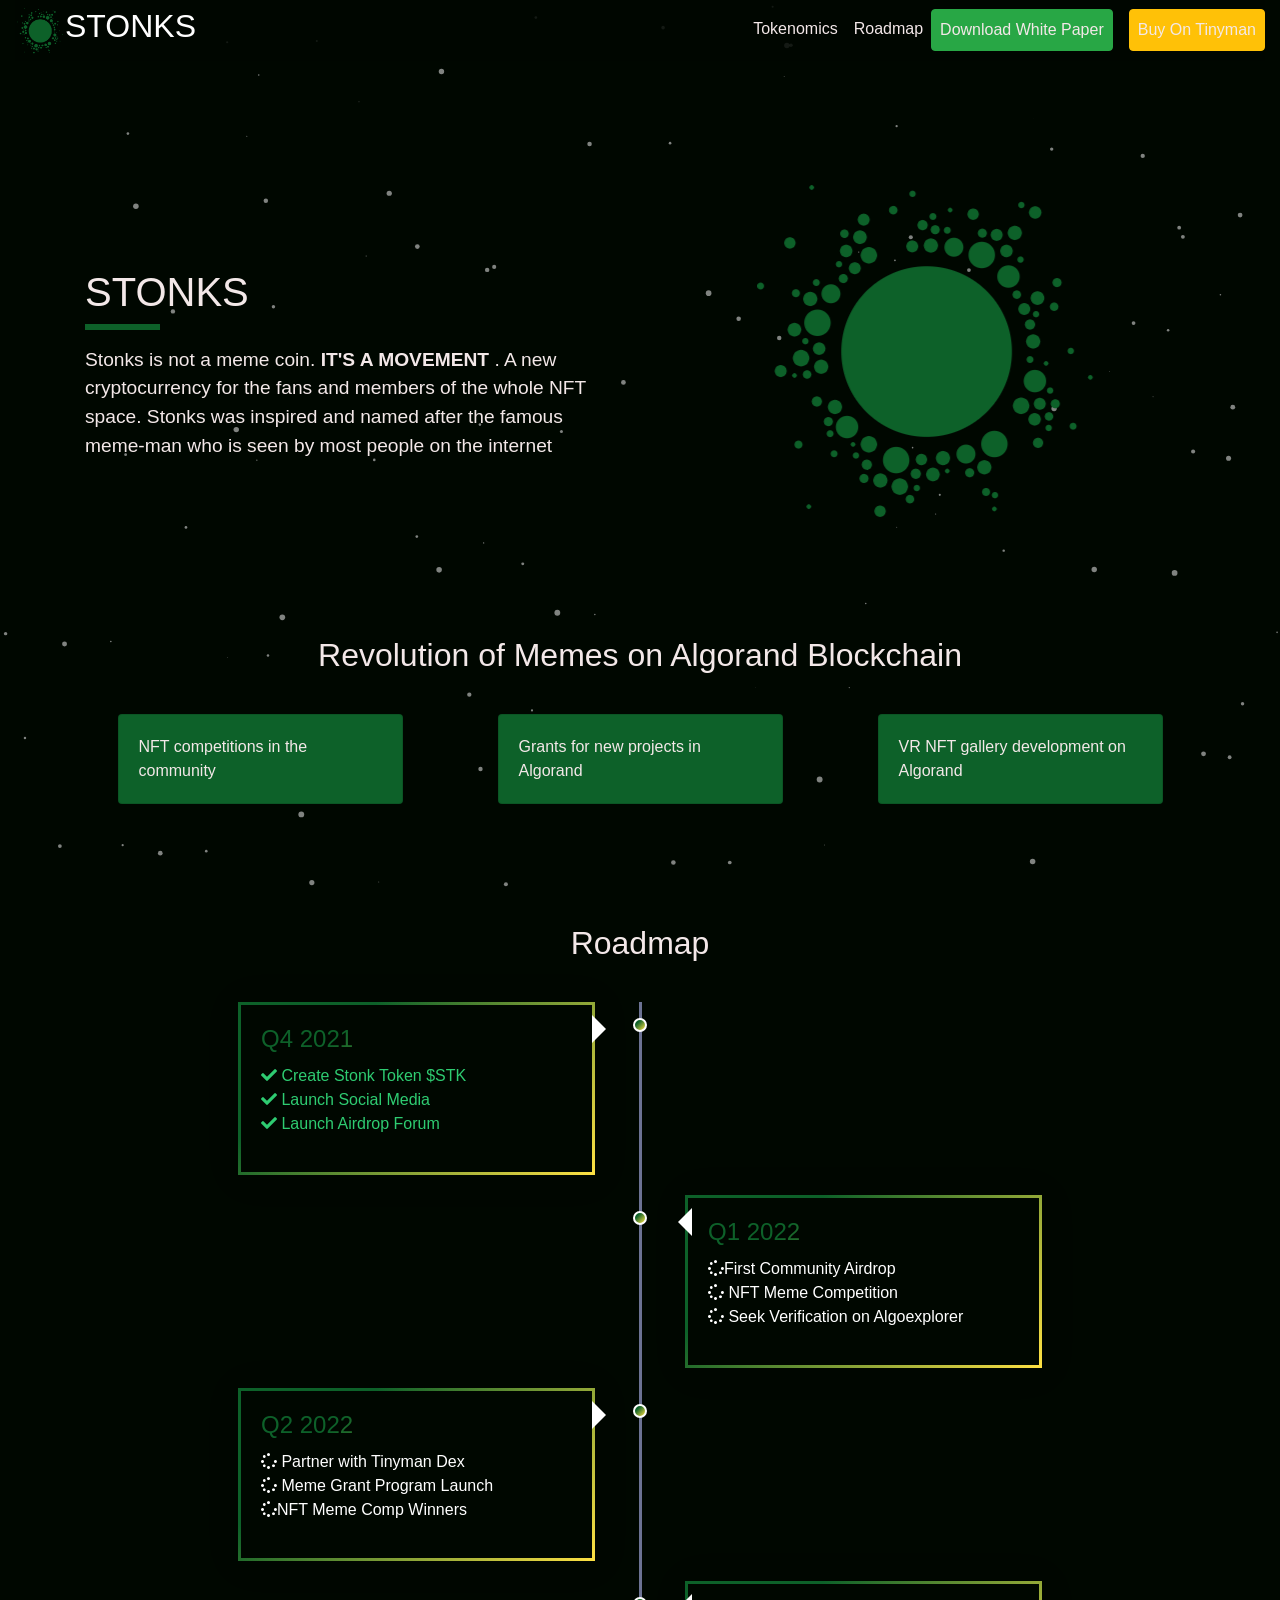
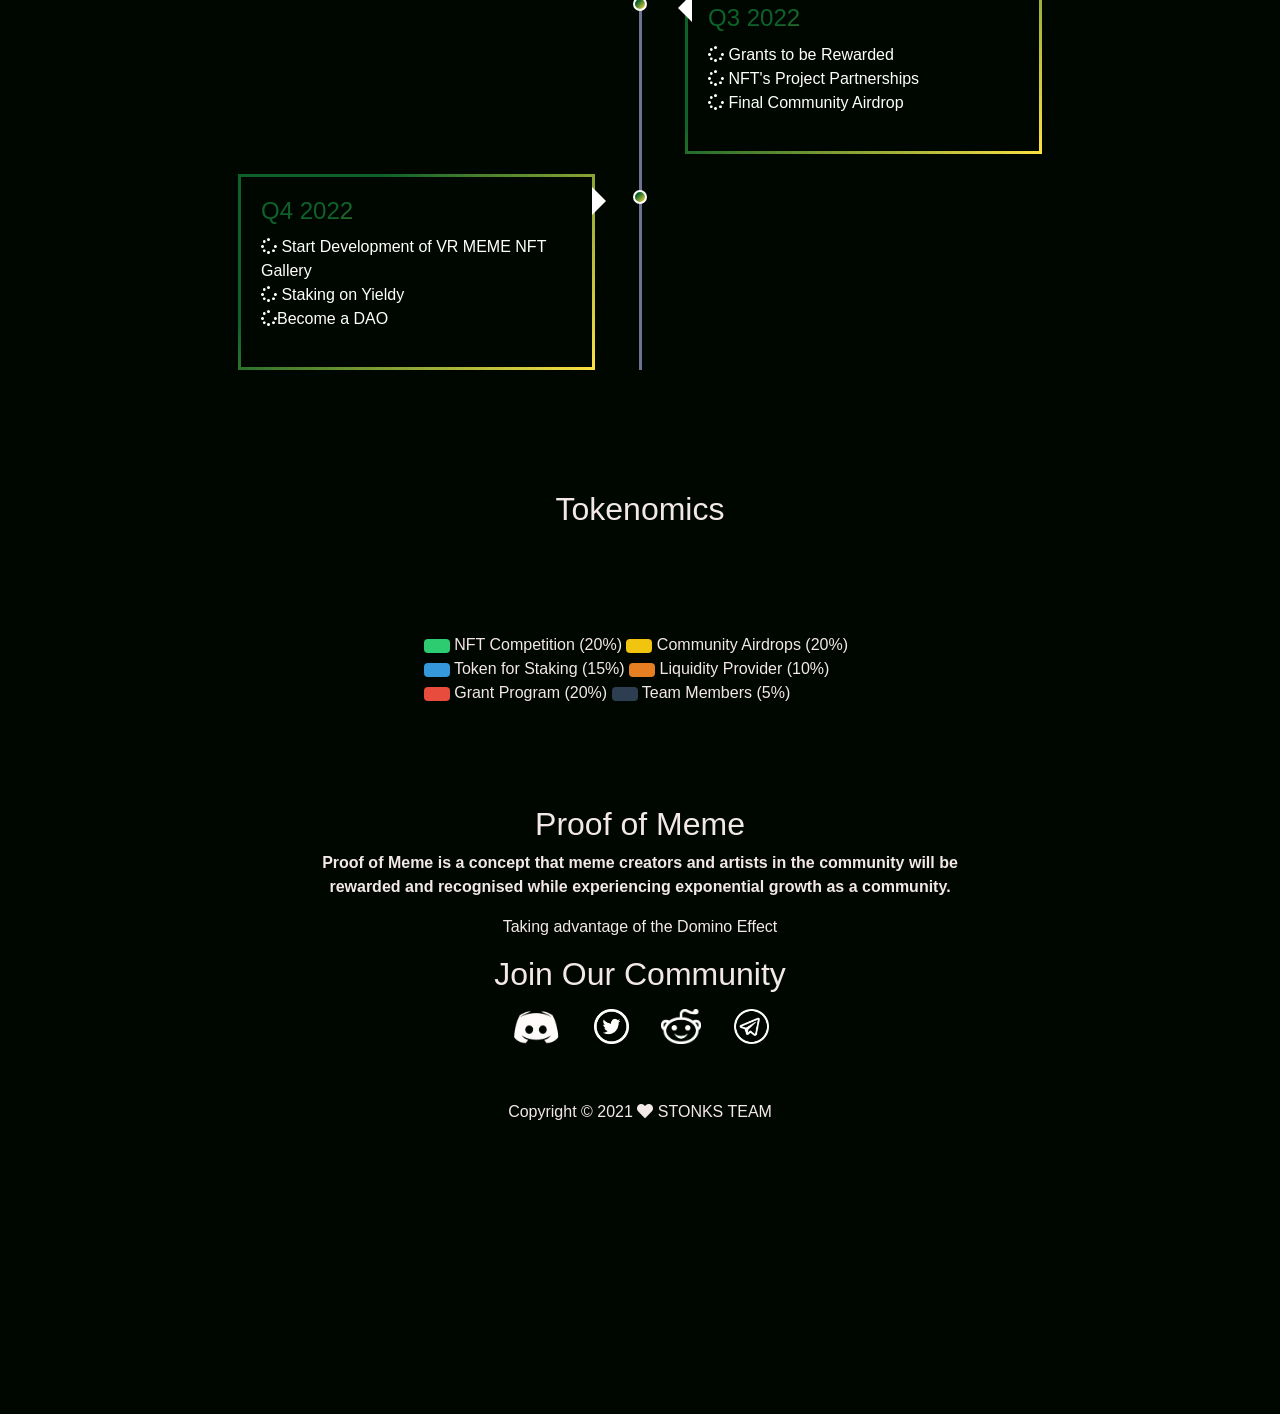
==== index.html @ 868dd3a0 "Add files via upload" ====
<!DOCTYPE html>
<html lang="en">
<head>
    <meta charset="UTF-8">
    <meta http-equiv="X-UA-Compatible" content="IE=edge">
    <meta name="description" content="First crypto ever powered by Proof of Memes all on Algorand">
    <meta name="keywords" content="Stonk, Stonks, Stonk Airdrop">
    <meta name="viewport" content="width=device-width, initial-scale=1.0">
    <link rel="shortcut icon" href="/images/favicon.png" type="image/png">
    <link rel="stylesheet" href="https://maxcdn.bootstrapcdn.com/bootstrap/4.0.0/css/bootstrap.min.css" integrity="sha384-Gn5384xqQ1aoWXA+058RXPxPg6fy4IWvTNh0E263XmFcJlSAwiGgFAW/dAiS6JXm" crossorigin="anonymous">
    <link rel="stylesheet" href="https://cdnjs.cloudflare.com/ajax/libs/font-awesome/5.3.0/css/all.min.css" integrity="sha512-UJqci0ZyYcQ0AOJkcIkUCxLS2L6eNcOr7ZiypuInvEhO9uqIDi349MEFrqBzoy1QlfcjfURHl+WTMjEdWcv67A==" crossorigin="anonymous" referrerpolicy="no-referrer" />
    <link rel="stylesheet" href="styles/style.css">
    <link rel="stylesheet" href="wowjs/css/animate.css">
    <title>STONKS</title>
</head>
<body>
    <div class="container__large sticky-top container-fluid text-white">
        <nav class="navbar navbar-expand-lg p-0">
            <a href="/" class="navbar-brand d-flex wow align-items-center fadeIn">
                <img src="./images/Stonks_small_transparent.png" width="50" alt="Stonks Logo" class="logo__img">
                <h2 id="logoName" class="text-white">STONKS</h2>
            </a>
            <div id="navbarNavDropdown" class="collapse navbar-collapse">
                <ul class="navbar-nav ml-auto main-nav">
                    <li class="nav-item"><a href="#Tokenomics" class="nav-link">Tokenomics</a></li>
                    <li class="nav-item"><a href="#roadmap" class="nav-link">Roadmap</a></li>
                    <li class="nav-item"><a class="btn btn-success mr-3 nav-link" href="./Stonks Whitepaper.pdf"> Download White Paper</a></li>
                    <li class="nav-item"><a class="btn btn-warning nav-link" href="#"> Buy On Tinyman</a></li>
                </ul>
            </div>
            <button id="open" class="navbar-toggler">
                    <span class="fa fa-bars"></span>
            </button>
        </nav>
        
        <div id="mobile-dropdown" class="d-none d-md-none">
            <button id="close" class="navbar-toggler">
                <span class="fa fa-times"></span>
            </button>
            <ul class="navbar-nav marg">
                <li class="nav-item"><a class="nav-link" href="#Tokenomics">Tokenomics</a></li>
                <li class="nav-item"><a class="nav-link" href="#roadmap">Roadmap</a></li>
                <li class="nav-item col-6 mb-2"><a class="btn btn-success nav-link" href="Stonks Whitepaper.pdf"> Download White Paper</a></li>
                <li class="nav-item col-6"><a class="btn btn-warning nav-link" href="#"> Buy On Tinyman</a></li>
            </ul>
        </div>
    </div>
    <main>
        <section class="container">
            <div class="row justify-content-around align-items-center">
                <div class="mt-5 col-md-6">
                    <h1 class="wow fadeIn">STONKS</h1>
                    <div><span class="wow slideInLeft y126__sas"></span></div>
                    <p class="mt-3 p-text">
                        Stonks is not a meme coin. <strong> IT'S A MOVEMENT</strong> . A new cryptocurrency for the fans and members of the whole NFT space. Stonks was inspired and named after the famous meme-man who is seen by most people on the internet
    
                    </p>
                </div>
                <div class=" col-md-6 wow fadeInUp">
                    <img src="images/Stonks_small_transparent.png" class="mx-auto d-block" alt="banner image">
                </div>
            </div>
            <div class="bubble" id="particles-js"></div>
        </section>
        <section class="wow fadeInUp container">
            <h2 class="text-center heading">Revolution of Memes on Algorand Blockchain</h2>
            <div class="row wow fadeInUp justify-content-around align-items-start">
                <div class="col-10 card wow fadeInUp col-md-3">
                    NFT competitions in the community
                </div>
                <div class="col-10 wow fadeInUp card col-md-3">
                    Grants for new projects in Algorand
                </div>
                <div class="col-10 wow fadeInUp card col-md-3">
                    VR NFT gallery development on Algorand
                </div>
            </div>
                
        </section>
        <section class="container" id="roadmap">
            <h2 class="text-center heading wow fadeInUp">Roadmap</h2>
        <div class="row">
            <div class="col-12">
                <div class="timeline">
                    <div class="timeline-wrapper wow fadeInUp">
                        <div class="timeline-badge"></div>
                        <div class="timeline-panel">
                            <div class="timeline-heading">
                                <h4 class="timeline-title">Q4 2021</h4>
                            </div>
                            <div class="timeline-body">
                                <p>
                                    <span class="done">
                                        <i class="fas fa-check"></i> Create Stonk Token $STK 
                                    </span>
                                    <br>
                                    <span class="done">
                                        <i class="fas fa-check"></i> Launch Social Media 
                                    </span>
                                    <br>
                                    <span class="done">
                                        <i class="fas fa-check"></i> Launch Airdrop Forum
                                    </span>
                                </p>
                            </div>
                        </div>
                    </div>
                    <div class="timeline-wrapper timeline-inverted wow fadeInUp">
                        <div class="timeline-badge"></div>
                        <div class="timeline-panel">
                            <div class="timeline-heading">
                                <h4 class="timeline-title">Q1 2022</h4>
                            </div>
                            <div class="timeline-body">
                                <p>
                                    <span >
                                        <i class="fas fa-spinner"></i>First Community Airdrop
                                    </span>
                                    <br>
                                    <span>
                                        <i class="fas fa-spinner"></i> NFT Meme Competition 
                                    </span>
                                    <br>
                                    <span>
                                        <i class="fas fa-spinner"></i>  Seek Verification on Algoexplorer 
                                    </span>
                                </p>
                            </div>
                        </div>
                    </div>
                    <div class="timeline-wrapper wow fadeInUp">
                        <div class="timeline-badge"></div>
                        <div class="timeline-panel">
                            <div class="timeline-heading">
                                <h4 class="timeline-title">Q2 2022</h4>
                            </div>
                            <div class="timeline-body">
                                <p>
                                    <span>
                                        <i class="fas fa-spinner"></i> Partner with Tinyman Dex
                                    </span>
                                    <br>
                                    <span>
                                        <i class="fas fa-spinner"></i> Meme Grant Program Launch
                                    </span>
                                    <br>
                                    <span >
                                        <i class="fas fa-spinner"></i>NFT Meme Comp Winners
                                    </span>
                                </p>
                            </div>
                        </div>
                    </div>
                    <div class="timeline-wrapper timeline-inverted wow fadeInUp">
                        <div class="timeline-badge"></div>
                        <div class="timeline-panel">
                            <div class="timeline-heading">
                                <h4 class="timeline-title">Q3 2022</h4>
                            </div>
                            <div class="timeline-body">
                                <p>
                                    <span>
                                        <i class="fas fa-spinner"></i> Grants to be Rewarded
                                    </span>
                                    <br>
                                    <span>
                                        <i class="fas fa-spinner"></i> NFT's Project Partnerships
                                    </span>
                                    <br>
                                    <span>
                                        <i class="fas fa-spinner"></i> Final Community Airdrop 
                                    </span>
                                </p>
                            </div>
                        </div>
                    </div>
                    <div class="timeline-wrapper wow fadeInUp">
                        <div class="timeline-badge"></div>
                        <div class="timeline-panel">
                            <div class="timeline-heading">
                                <h4 class="timeline-title">Q4 2022</h4>
                            </div>
                            <div class="timeline-body">
                                <p>
                                    <span>
                                        <i class="fas fa-spinner"></i> Start Development of VR MEME NFT Gallery
                                    </span>
                                    <br>
                                    <span>
                                        <i class="fas fa-spinner"></i> Staking on Yieldy
                                    </span>
                                    <br>
                                    <span >
                                        <i class="fas fa-spinner"></i>Become a DAO
                                    </span>
                                </p>
                            </div>
                        </div>
                    </div>
                </div>
            </div>
        </div>
    </div>
</section>
        <section id="Tokenomics" class="container wow fadeInUp">
            <h2 class="text-center wow fadeInUp">Tokenomics</h2>
            <div>
                <div class=" mx-auto wow fadeInUp col-9 col-md-4 p-5">
                    <canvas id="chart"  ></canvas>
                  </div>
                <div class="col-md-5 wow fadeInUp col-10 mx-auto" id="legend">
                    <button type="button" class="btn" style="background: #2ecc71;"></button> NFT Competition (20%)
                    <button type="button" class="btn" style="background: #f1c40f;"></button> Community Airdrops (20%)
                    <button type="button" class="btn" style="background: #3498db;"></button> Token for Staking (15%)
                    <button type="button" class="btn" style="background: #e67e22;"></button> Liquidity Provider (10%)
                    <button type="button" class="btn" style="background: #e74c3c;"></button> Grant Program (20%)
                    <button type="button" class="btn" style="background: #2c3e50;"></button> Team Members (5%)
                </div>
            </div>
         </div> 
        </section>
        <section class="container wow fadeInUp text-center">
            <h2>Proof of Meme</h2>
            <p class="col-md-8 mx-auto"><strong>Proof of Meme is a concept that meme creators and artists in
                the community will be rewarded and recognised while
                experiencing exponential growth as a community.</strong> </p>
                <p>Taking advantage of the Domino Effect</p>
        </section>
    </main>
    <footer>
        <h2 class="text-center wow fadeInUp">Join Our Community</h2>
        <div class="col-md-3 mx-auto">
            <div class="d-flex align-items-center justify-content-around">
                <a href="https://discord.gg/wM3uvUqQhS" class="d-block"><img src="images/discord-icon-43736.png" width="50" alt="discord"></a>
                <a href="https://twitter.com/StonksToken" class="d-block"><img src="images/twitter.png" width="35" alt="twitter"></a>
                <a href="https://www.reddit.com/r/StonksALGORAND?utm_medium=android_app&utm_source=share" class="d-block"><img class="d-block" src="images/reddit.png" width="40" alt="reddit"></a>
                <a href="https://t.me/StonksSTK" class="d-block"><img class="d-block" src="images/telegram.png" width="35" alt="telegram"></a>
            </div>
        </div>
        <p class="text-center mt-5">Copyright &copy; 2021 <span class="fa fa-heart"> </span> STONKS TEAM</p>
    </footer>


    <script src="https://code.jquery.com/jquery-3.2.1.slim.min.js" integrity="sha384-KJ3o2DKtIkvYIK3UENzmM7KCkRr/rE9/Qpg6aAZGJwFDMVNA/GpGFF93hXpG5KkN" crossorigin="anonymous"></script>
    <script src="https://cdnjs.cloudflare.com/ajax/libs/popper.js/1.12.9/umd/popper.min.js" integrity="sha384-ApNbgh9B+Y1QKtv3Rn7W3mgPxhU9K/ScQsAP7hUibX39j7fakFPskvXusvfa0b4Q" crossorigin="anonymous"></script>
    <script src="https://maxcdn.bootstrapcdn.com/bootstrap/4.0.0/js/bootstrap.min.js" integrity="sha384-JZR6Spejh4U02d8jOt6vLEHfe/JQGiRRSQQxSfFWpi1MquVdAyjUar5+76PVCmYl" crossorigin="anonymous"></script>
    <script src="script/chart.js/dist/chart.min.js"></script>
    <script src="script/scroll.js"></script>
    <script src="wowjs/dist/wow.min.js"></script>
    <script src="./script/particles.js"></script>
    <script src="./script/bubbles.js"></script>
    <script src="./script/three.js"></script>
    <script src="script/index.js"></script>

</body>
</html>
---- styles/style.css ----
body{
    color: #f3e8e8;
    background-color: #000700;
}
.navbar *, #mobile-dropdown *{
    color: #f3e8e8;
}
.nav-link:hover, .green{
    color: #0d6129 !important;
}
.close{
    display: none;
}
.navbar{
    background-color: #000700d8 !important;
}
#mobile-dropdown{
    position: absolute !important;
    width: 100% !important;
    height: 100vh !important;
    top: 0 ;
    position: relative;
    z-index: 100;
    background-color: #000700d8 !important;
}
#close{
    margin-top: 25px;
    right: 25px;
    position: absolute;
}
.marg{
    margin-top: 80px;
}

section{
    margin-top: 100px;
}

.y126__sas{
    width: 75px;;
    height:6px;
    background-color:#0d6129;
    display:block
}
.p-text{
    font-size: larger;
    font-weight: 400;
}
ul.roadmap {
    list-style-type: none;
  }
  
  /* Timeline */
  .timeline {
    list-style: none;
    padding: 0;
    position: relative;
  }
  
  .timeline:before {
    top: 0;
    bottom: 0;
    position: absolute;
    content: " ";
    width: 3px;
    background-color: #6c7293;
    left: 50%;
    margin-left: -1.5px;
  }
  
  .timeline .timeline-wrapper {
    display: block;
    margin-bottom: 20px;
    position: relative;
    width: 100%;
    padding-right: 90px;
  }
  
  .timeline .timeline-wrapper:before {
    content: " ";
    display: table;
  }
  
  .timeline .timeline-wrapper:after {
    content: " ";
    display: table;
    clear: both;
  }
  
  .timeline .timeline-wrapper .timeline-panel {
    border-radius: 2px;
    padding: 20px;
    position: relative;
    background: transparent;
    box-shadow: 1px 2px 35px 0 rgba(1, 1, 1, 0.1);
    width: 35%;
    margin-left: 15%;
    border-style: solid;
    border-image: linear-gradient(315deg, #fce043 0%, #0d6129 74%) 0.7;
  }
  
  .timeline .timeline-wrapper .timeline-panel:before {
    position: absolute;
    top: 0;
    width: 100%;
    height: 2px;
    content: "";
    left: 0;
    right: 0;
  }
  
  .timeline .timeline-wrapper .timeline-panel:after {
    position: absolute;
    top: 10px;
    right: -14px;
    display: inline-block;
    border-top: 14px solid transparent;
    border-left: 14px solid #ffffff;
    border-right: 0 solid #ffffff;
    border-bottom: 14px solid transparent;
    content: " ";
  }
  
  .timeline .timeline-wrapper .timeline-panel .timeline-title {
    background: linear-gradient(315deg, #fce043 0%, #0d6129 74%);
    -webkit-background-clip: text;
    -webkit-text-fill-color: transparent;
    margin-top: 0;
    text-transform: uppercase;
    margin-bottom: 10px;
  }
  
  .timeline .timeline-wrapper .timeline-panel .timeline-body p + p {
    margin-top: 5px;
  }
  
  .timeline .timeline-wrapper .timeline-panel .timeline-body ul {
    margin-bottom: 0;
  }
  
  .timeline .timeline-wrapper .timeline-panel .timeline-footer span {
    font-size: .6875rem;
  }
  
  .timeline .timeline-wrapper .timeline-panel .timeline-footer i {
    font-size: 1.5rem;
  }
  
  .timeline .timeline-wrapper .timeline-badge {
    background: linear-gradient(315deg, #fce043 0%, #0d6129 74%);
    width: 14px;
    height: 14px;
    position: absolute;
    top: 16px;
    left: calc(50% - 7px);
    z-index: 10;
    border-top-right-radius: 50%;
    border-top-left-radius: 50%;
    border-bottom-right-radius: 50%;
    border-bottom-left-radius: 50%;
    border: 2px solid #ffffff;
  }
  
  .timeline .timeline-wrapper .timeline-badge i {
    color: #ffffff;
  }
  
  .timeline .timeline-wrapper.timeline-inverted {
    padding-right: 0;
    padding-left: 90px;
  }
  
  .timeline .timeline-wrapper.timeline-inverted .timeline-panel {
    margin-left: auto;
    margin-right: 15%;
  }
  
  .timeline .timeline-wrapper.timeline-inverted .timeline-panel:after {
    border-left-width: 0;
    border-right-width: 14px;
    left: -10px;
    right: auto;
  }
  
  @media (max-width: 767px) {
    .timeline .timeline-wrapper {
      padding-right: 150px;
    }
    .timeline .timeline-wrapper.timeline-inverted {
      padding-left: 170px;
    }
    .timeline .timeline-wrapper .timeline-panel {
      width: 60%;
      margin-left: 0;
      margin-right: 0;
    }
  }
  
  @media (max-width: 576px) {
    .timeline .timeline-wrapper .timeline-panel {
      width: 68%;
    }
  }
  
  @-webkit-keyframes rotating /* Safari and Chrome */ {
    from {
      -webkit-transform: rotate(0deg);
      -o-transform: rotate(0deg);
      transform: rotate(0deg);
    }
    to {
      -webkit-transform: rotate(360deg);
      -o-transform: rotate(360deg);
      transform: rotate(360deg);
    }
  }
  @keyframes rotating {
    from {
      -ms-transform: rotate(0deg);
      -moz-transform: rotate(0deg);
      -webkit-transform: rotate(0deg);
      -o-transform: rotate(0deg);
      transform: rotate(0deg);
    }
    to {
      -ms-transform: rotate(360deg);
      -moz-transform: rotate(360deg);
      -webkit-transform: rotate(360deg);
      -o-transform: rotate(360deg);
      transform: rotate(360deg);
    }
  }
  .rotating {
    -webkit-animation: rotating 2s linear infinite;
    -moz-animation: rotating 2s linear infinite;
    -ms-animation: rotating 2s linear infinite;
    -o-animation: rotating 2s linear infinite;
    animation: rotating 2s linear infinite;
  }
  
  .timeline-body p span {
    color: #ffffff;
  }
  
  .timeline-body .done {
    color: #2ecc71;
  }
  
  .typing {
    font-size: 18px;
    line-height: 30px;
    margin-top: 10px;
    font-weight: 400;
    color: #ffffff;
  }
  
  .legend {
    text-align: center;
    position: relative;
    top: 50%;
    margin-top: 20px;
  }
  .legend button {
    margin: 0 5px 0 10px;
  }
  .chart_title {
    text-align: center;
    margin-bottom: 70px;
  }

/*card*/
.card{
    padding: 20px;
    background-color: #0d6129;
    margin-bottom: 20px;
}
.heading{
    margin-bottom: 40px;
}
.bubble{
  position: absolute;
  top: 0;
  left: 0;
  width: 100%;
  height: 100vh;
  z-index: -1;
}
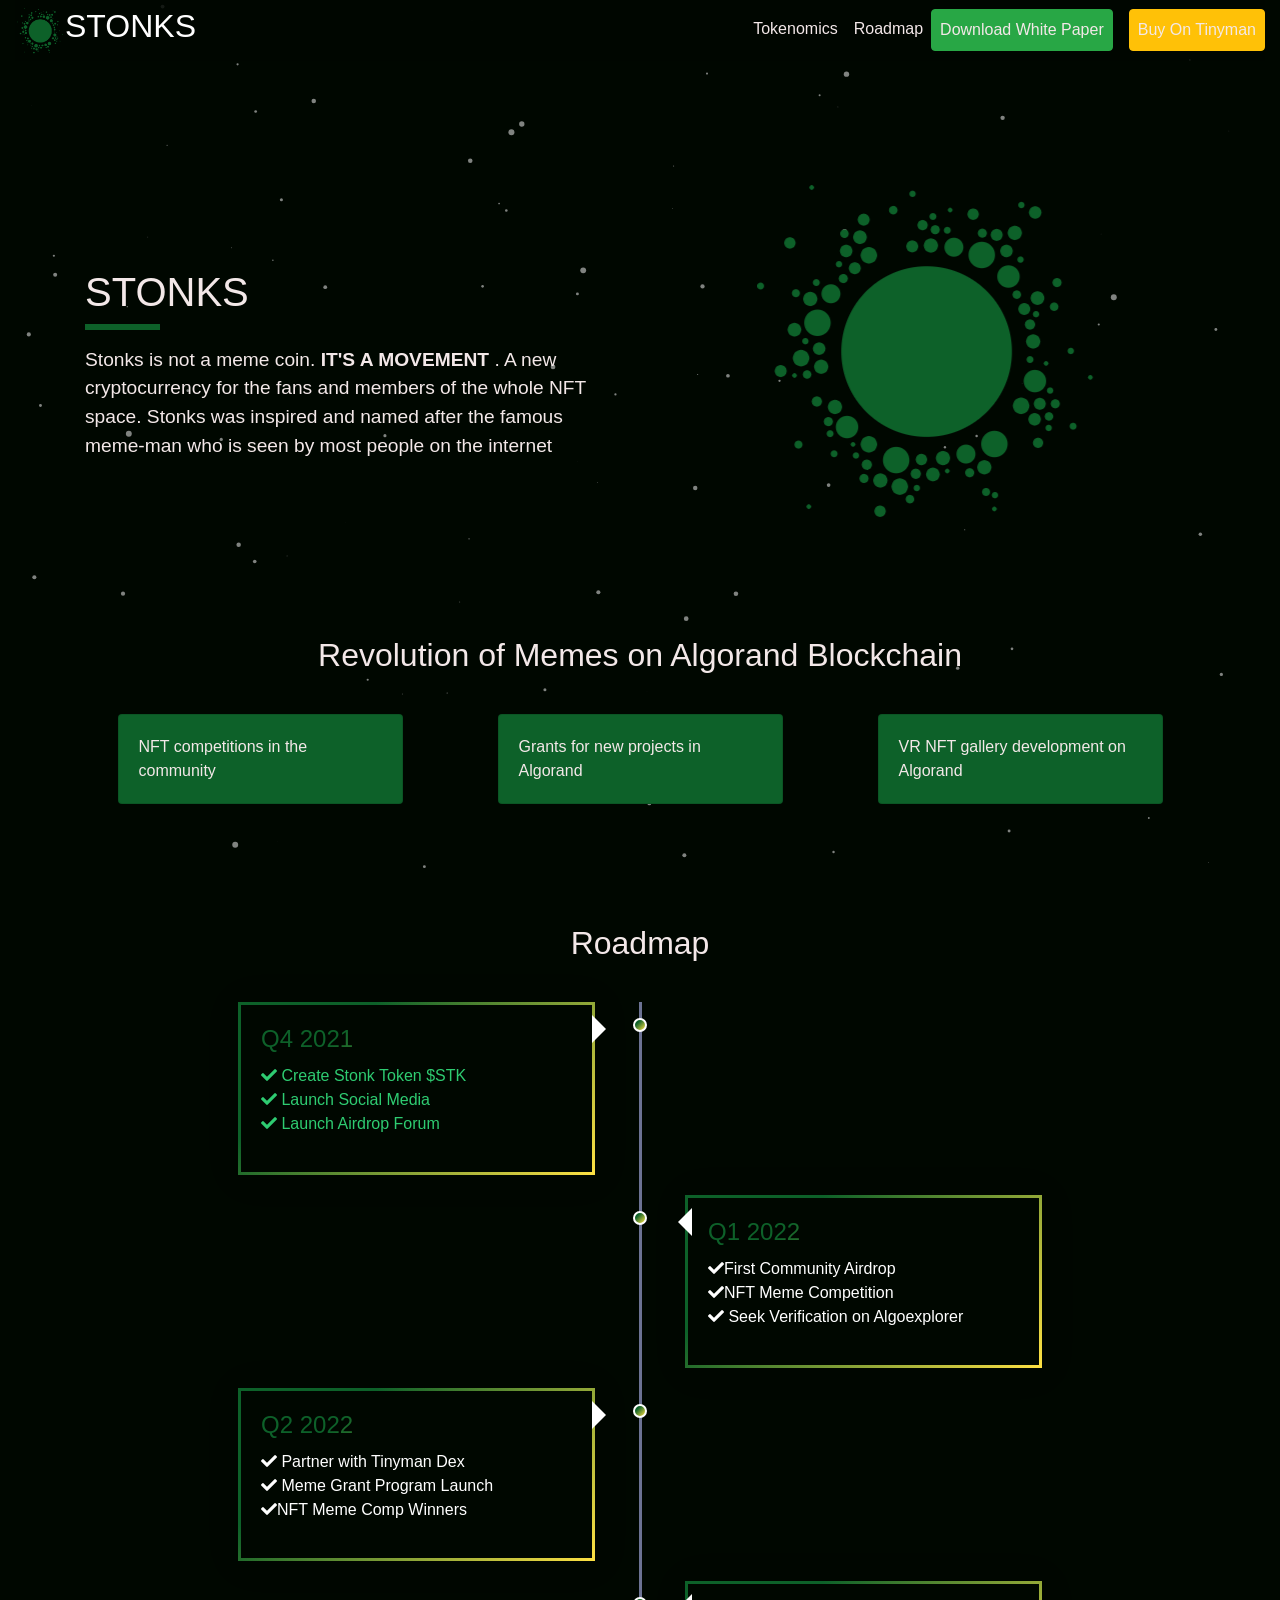
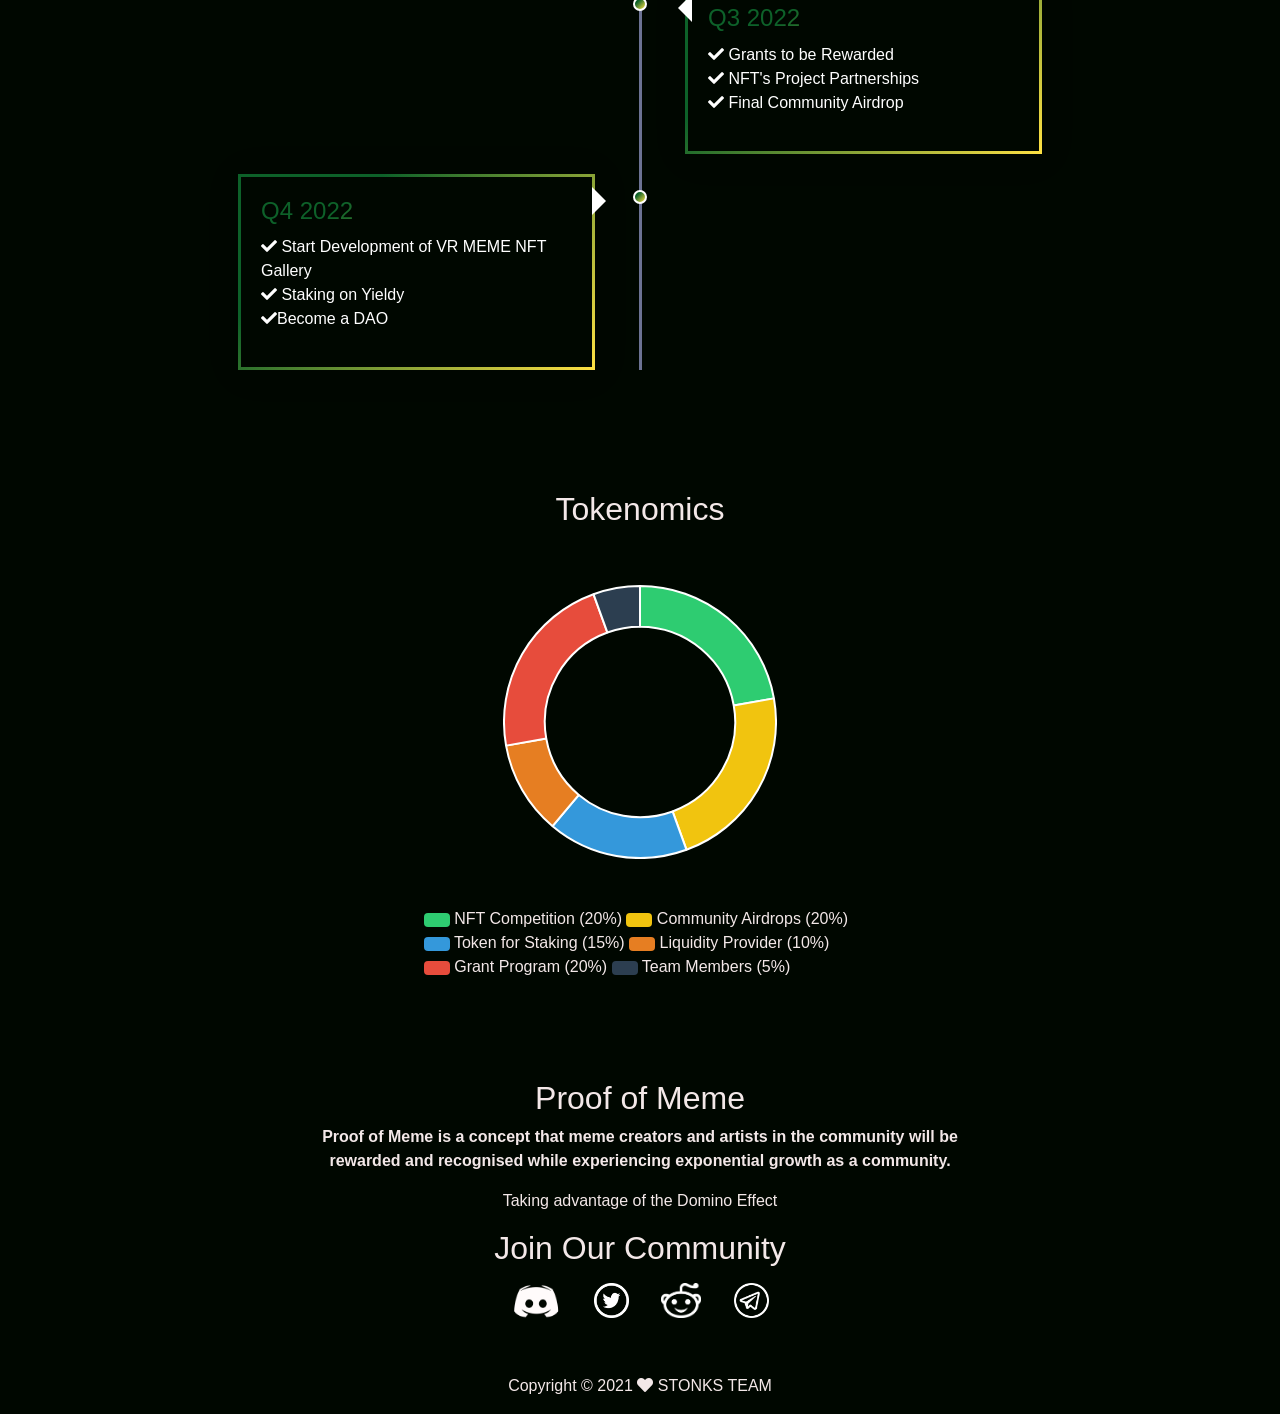
==== commit 60e017f3: "icon-added" ====
--- a/index.html
+++ b/index.html
@@ -114,15 +114,15 @@
                             <div class="timeline-body">
                                 <p>
                                     <span >
-                                        <i class="fas fa-spinner"></i>First Community Airdrop
-                                    </span>
-                                    <br>
-                                    <span>
-                                        <i class="fas fa-spinner"></i> NFT Meme Competition 
-                                    </span>
-                                    <br>
-                                    <span>
-                                        <i class="fas fa-spinner"></i>  Seek Verification on Algoexplorer 
+                                        <i class="fas fa-check"></i>First Community Airdrop
+                                    </span>
+                                    <br>
+                                    <span>
+                                        <i class="fas fa-check"></i>NFT Meme Competition 
+                                    </span>
+                                    <br>
+                                    <span>
+                                        <i class="fas fa-check"></i></i>  Seek Verification on Algoexplorer 
                                     </span>
                                 </p>
                             </div>
@@ -137,15 +137,15 @@
                             <div class="timeline-body">
                                 <p>
                                     <span>
-                                        <i class="fas fa-spinner"></i> Partner with Tinyman Dex
-                                    </span>
-                                    <br>
-                                    <span>
-                                        <i class="fas fa-spinner"></i> Meme Grant Program Launch
+                                        <i class="fas fa-check"></i> Partner with Tinyman Dex
+                                    </span>
+                                    <br>
+                                    <span>
+                                        <i class="fas fa-check"></i> Meme Grant Program Launch
                                     </span>
                                     <br>
                                     <span >
-                                        <i class="fas fa-spinner"></i>NFT Meme Comp Winners
+                                        <i class="fas fa-check"></i>NFT Meme Comp Winners
                                     </span>
                                 </p>
                             </div>
@@ -160,15 +160,15 @@
                             <div class="timeline-body">
                                 <p>
                                     <span>
-                                        <i class="fas fa-spinner"></i> Grants to be Rewarded
-                                    </span>
-                                    <br>
-                                    <span>
-                                        <i class="fas fa-spinner"></i> NFT's Project Partnerships
-                                    </span>
-                                    <br>
-                                    <span>
-                                        <i class="fas fa-spinner"></i> Final Community Airdrop 
+                                        <i class="fas fa-check"></i> Grants to be Rewarded
+                                    </span>
+                                    <br>
+                                    <span>
+                                        <i class="fas fa-check"></i> NFT's Project Partnerships
+                                    </span>
+                                    <br>
+                                    <span>
+                                        <i class="fas fa-check"></i> Final Community Airdrop 
                                     </span>
                                 </p>
                             </div>
@@ -183,15 +183,15 @@
                             <div class="timeline-body">
                                 <p>
                                     <span>
-                                        <i class="fas fa-spinner"></i> Start Development of VR MEME NFT Gallery
-                                    </span>
-                                    <br>
-                                    <span>
-                                        <i class="fas fa-spinner"></i> Staking on Yieldy
+                                        <i class="fas fa-check"></i> Start Development of VR MEME NFT Gallery
+                                    </span>
+                                    <br>
+                                    <span>
+                                        <i class="fas fa-check"></i> Staking on Yieldy
                                     </span>
                                     <br>
                                     <span >
-                                        <i class="fas fa-spinner"></i>Become a DAO
+                                        <i class="fas fa-check"></i>Become a DAO
                                     </span>
                                 </p>
                             </div>
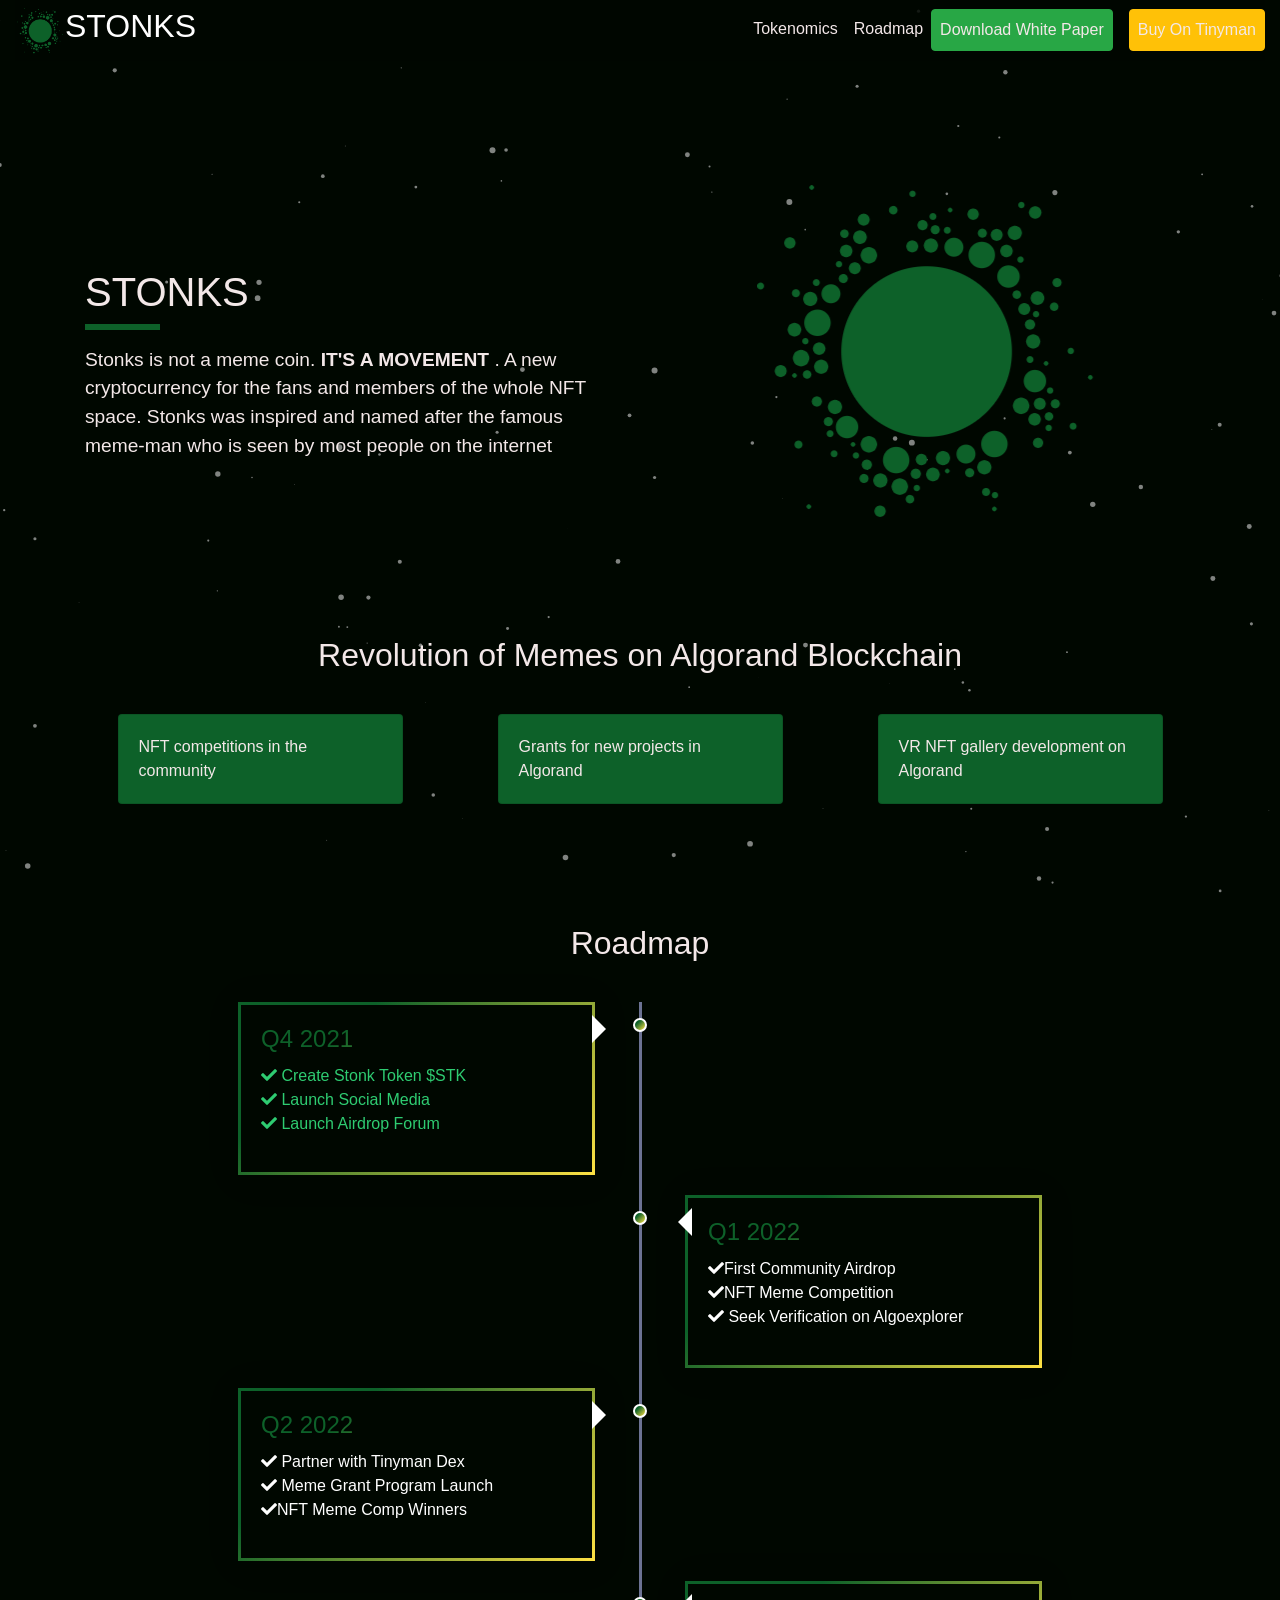
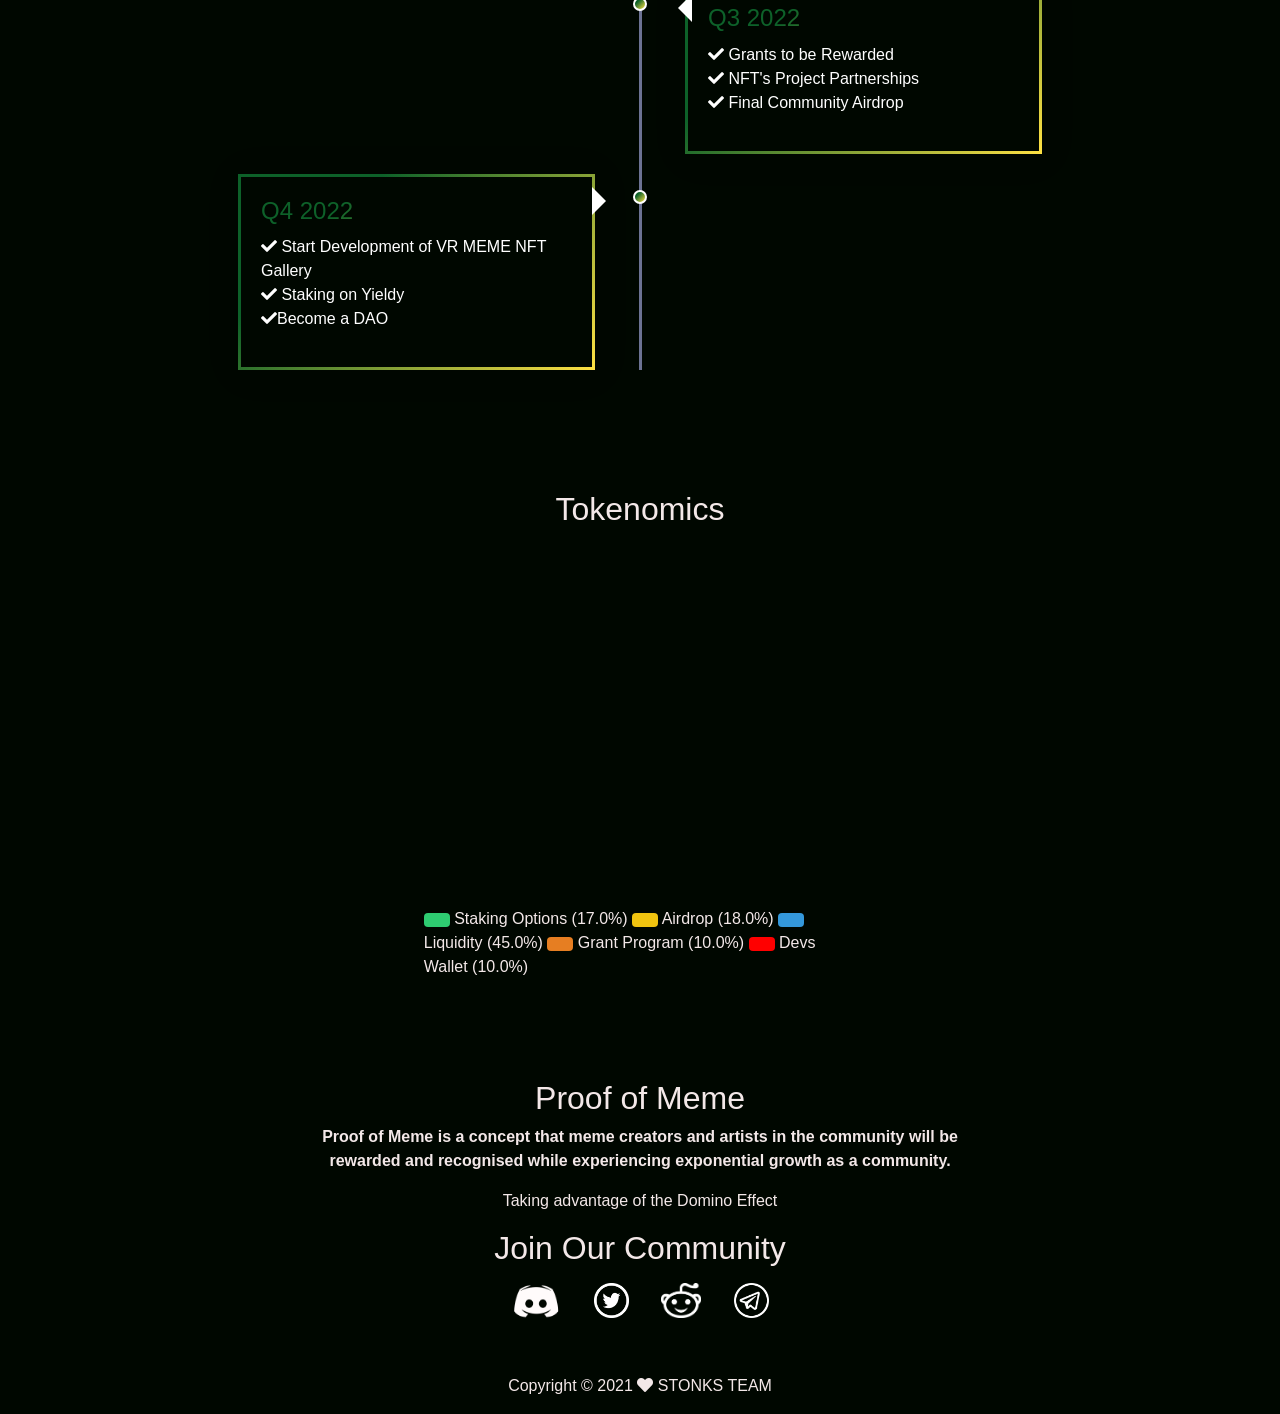
==== commit 960f8898: "update" ====
--- a/index.html
+++ b/index.html
@@ -209,12 +209,14 @@
                     <canvas id="chart"  ></canvas>
                   </div>
                 <div class="col-md-5 wow fadeInUp col-10 mx-auto" id="legend">
-                    <button type="button" class="btn" style="background: #2ecc71;"></button> NFT Competition (20%)
-                    <button type="button" class="btn" style="background: #f1c40f;"></button> Community Airdrops (20%)
-                    <button type="button" class="btn" style="background: #3498db;"></button> Token for Staking (15%)
-                    <button type="button" class="btn" style="background: #e67e22;"></button> Liquidity Provider (10%)
-                    <button type="button" class="btn" style="background: #e74c3c;"></button> Grant Program (20%)
-                    <button type="button" class="btn" style="background: #2c3e50;"></button> Team Members (5%)
+                    <button type="button" class="btn" style="background: #2ecc71;"></button> Staking Options (17.0%)
+                    <button type="button" class="btn" style="background: #f1c40f;"></button>  Airdrop (18.0%)
+                    <button type="button" class="btn" style="background: #3498db;"></button> Liquidity (45.0%)
+                    <button type="button" class="btn" style="background: #e67e22;"></button> Grant Program (10.0%)
+                    <button type="button" class="btn" style="background: #FF0000;"></button> Devs Wallet (10.0%)
+                    
+                    
+                    
                 </div>
             </div>
          </div> 
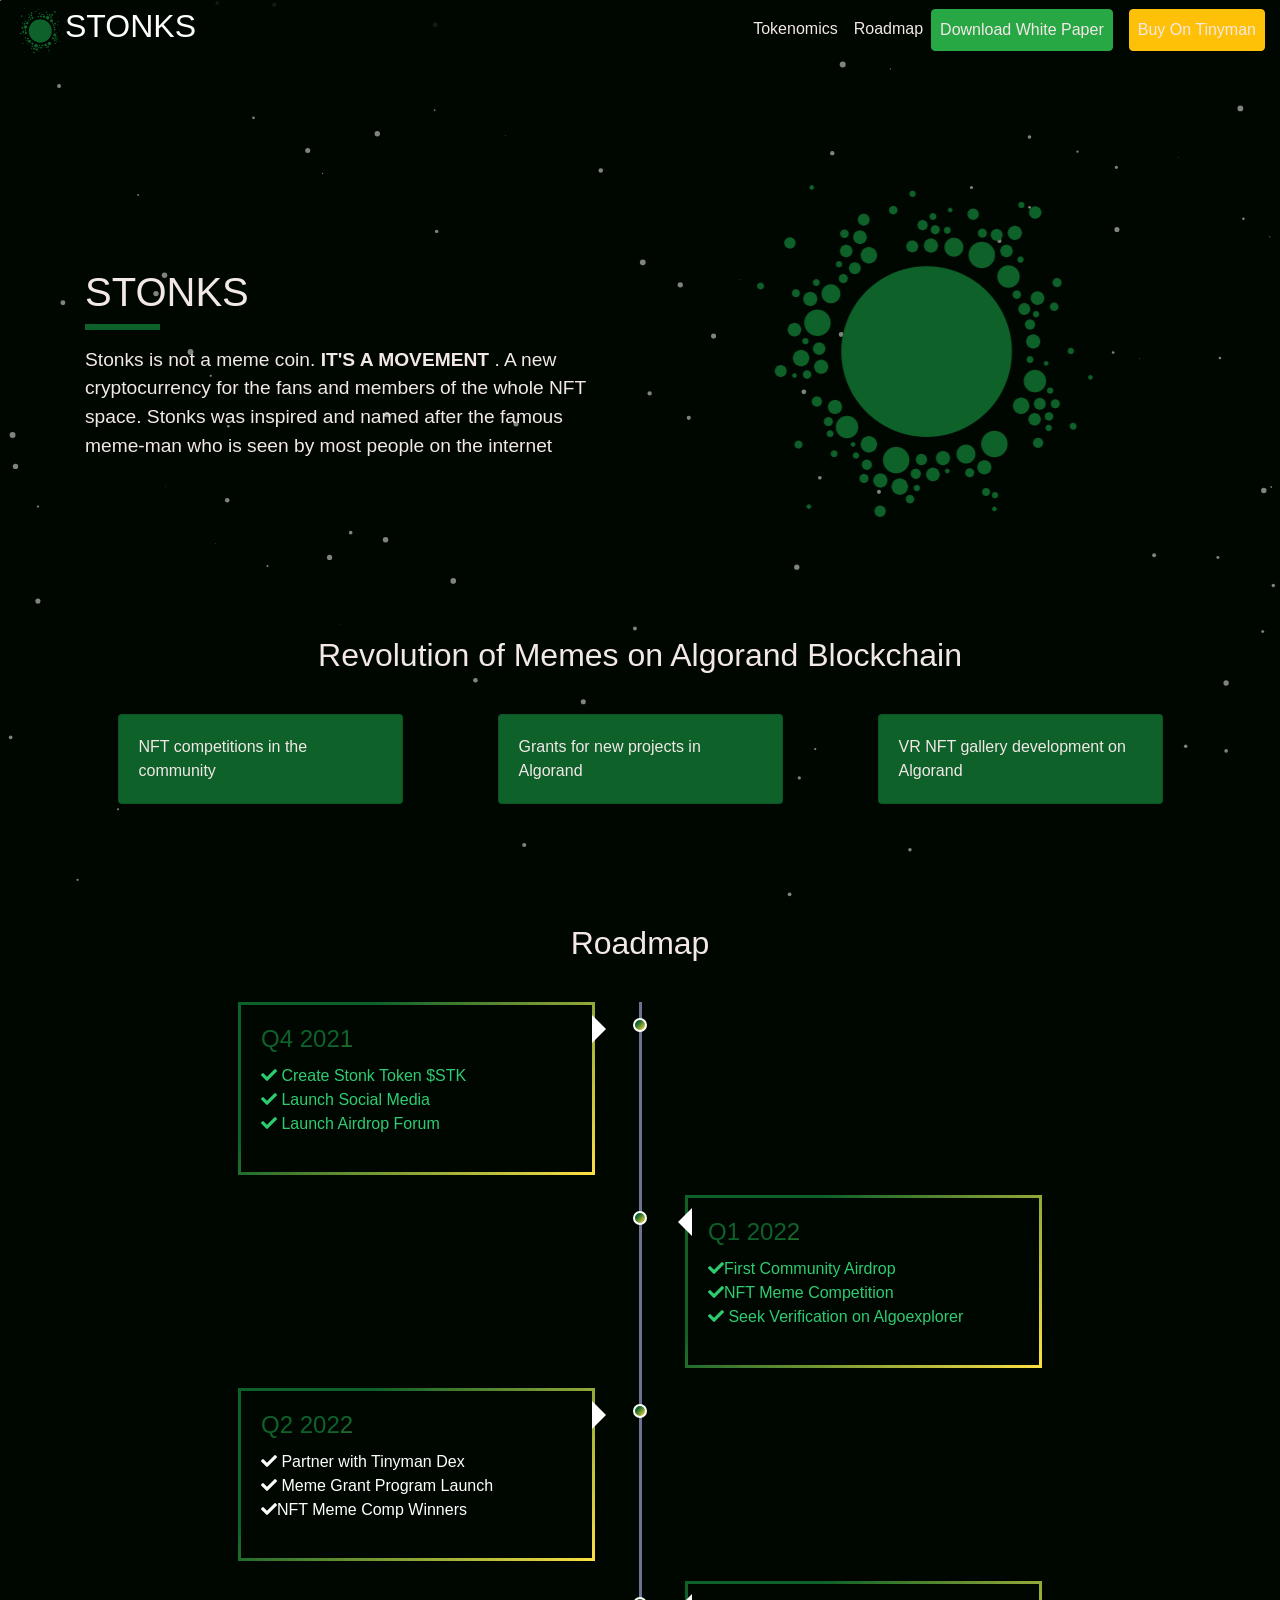
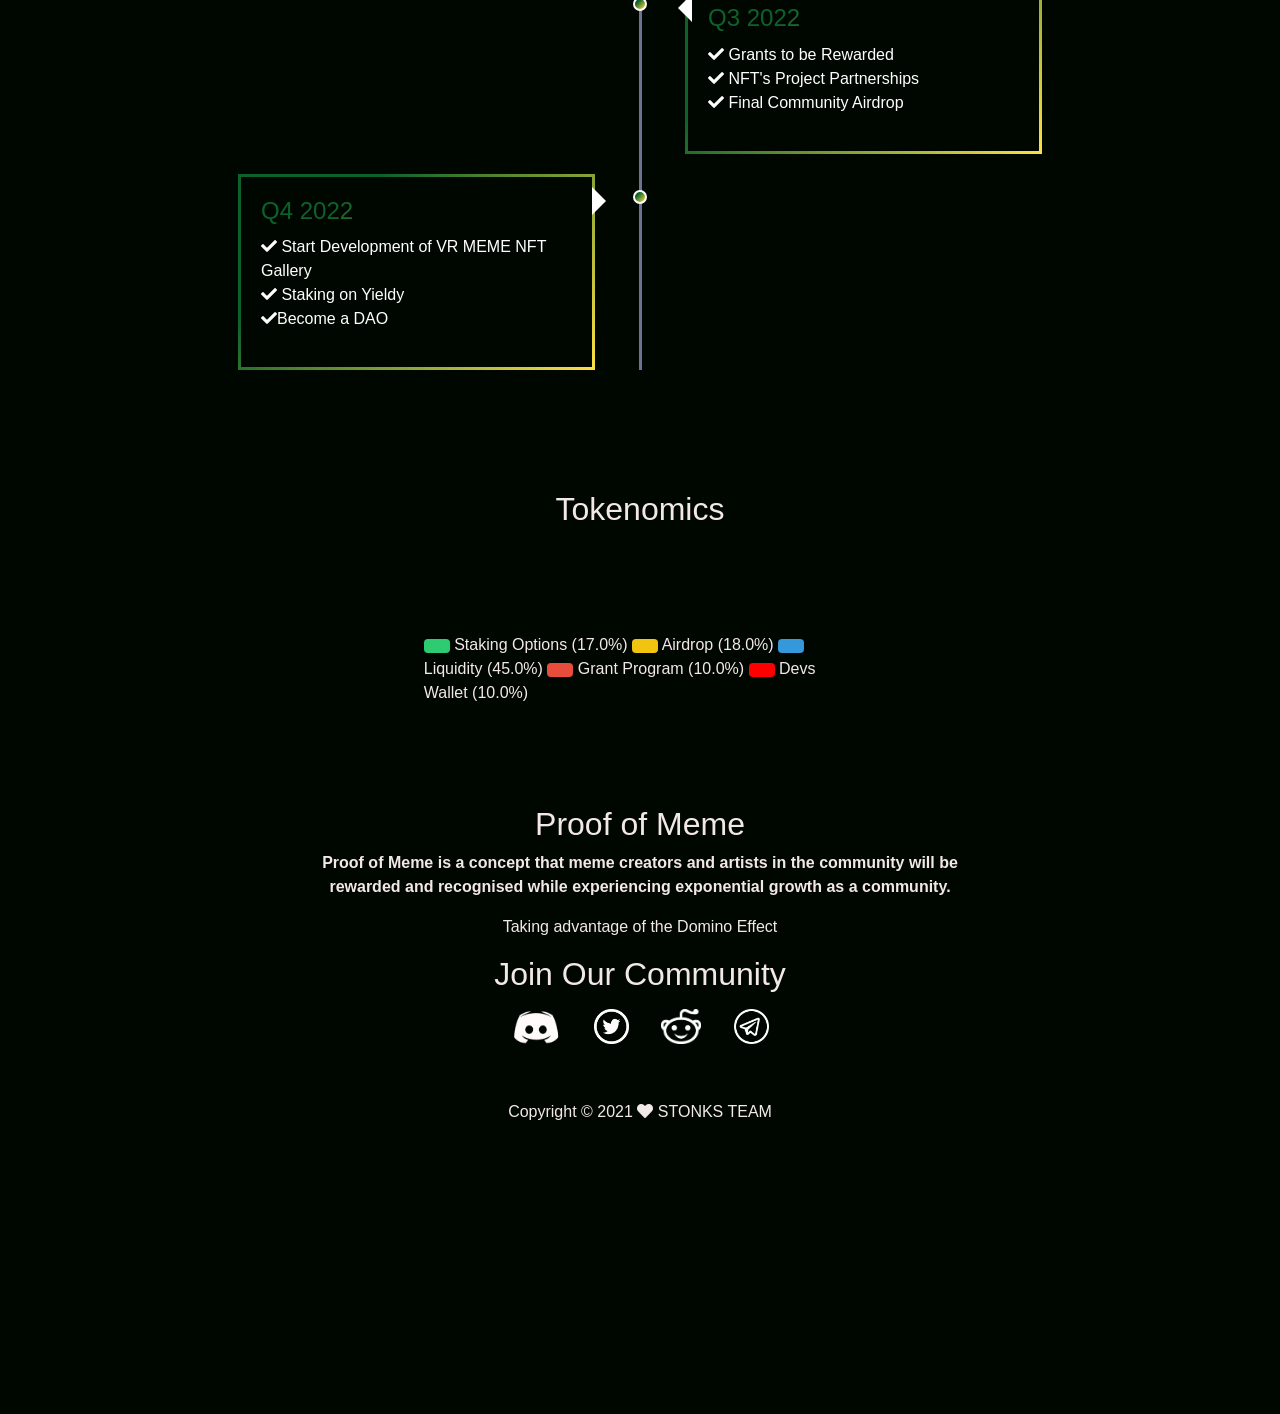
==== commit ece0155e: "updated" ====
--- a/index.html
+++ b/index.html
@@ -113,15 +113,15 @@
                             </div>
                             <div class="timeline-body">
                                 <p>
-                                    <span >
+                                    <span class="done" >
                                         <i class="fas fa-check"></i>First Community Airdrop
                                     </span>
                                     <br>
-                                    <span>
+                                    <span class="done">
                                         <i class="fas fa-check"></i>NFT Meme Competition 
                                     </span>
                                     <br>
-                                    <span>
+                                    <span class="done">
                                         <i class="fas fa-check"></i></i>  Seek Verification on Algoexplorer 
                                     </span>
                                 </p>
@@ -212,7 +212,7 @@
                     <button type="button" class="btn" style="background: #2ecc71;"></button> Staking Options (17.0%)
                     <button type="button" class="btn" style="background: #f1c40f;"></button>  Airdrop (18.0%)
                     <button type="button" class="btn" style="background: #3498db;"></button> Liquidity (45.0%)
-                    <button type="button" class="btn" style="background: #e67e22;"></button> Grant Program (10.0%)
+                    <button type="button" class="btn" style="background: #e74c3c;"></button> Grant Program (10.0%)
                     <button type="button" class="btn" style="background: #FF0000;"></button> Devs Wallet (10.0%)
                     
                     
